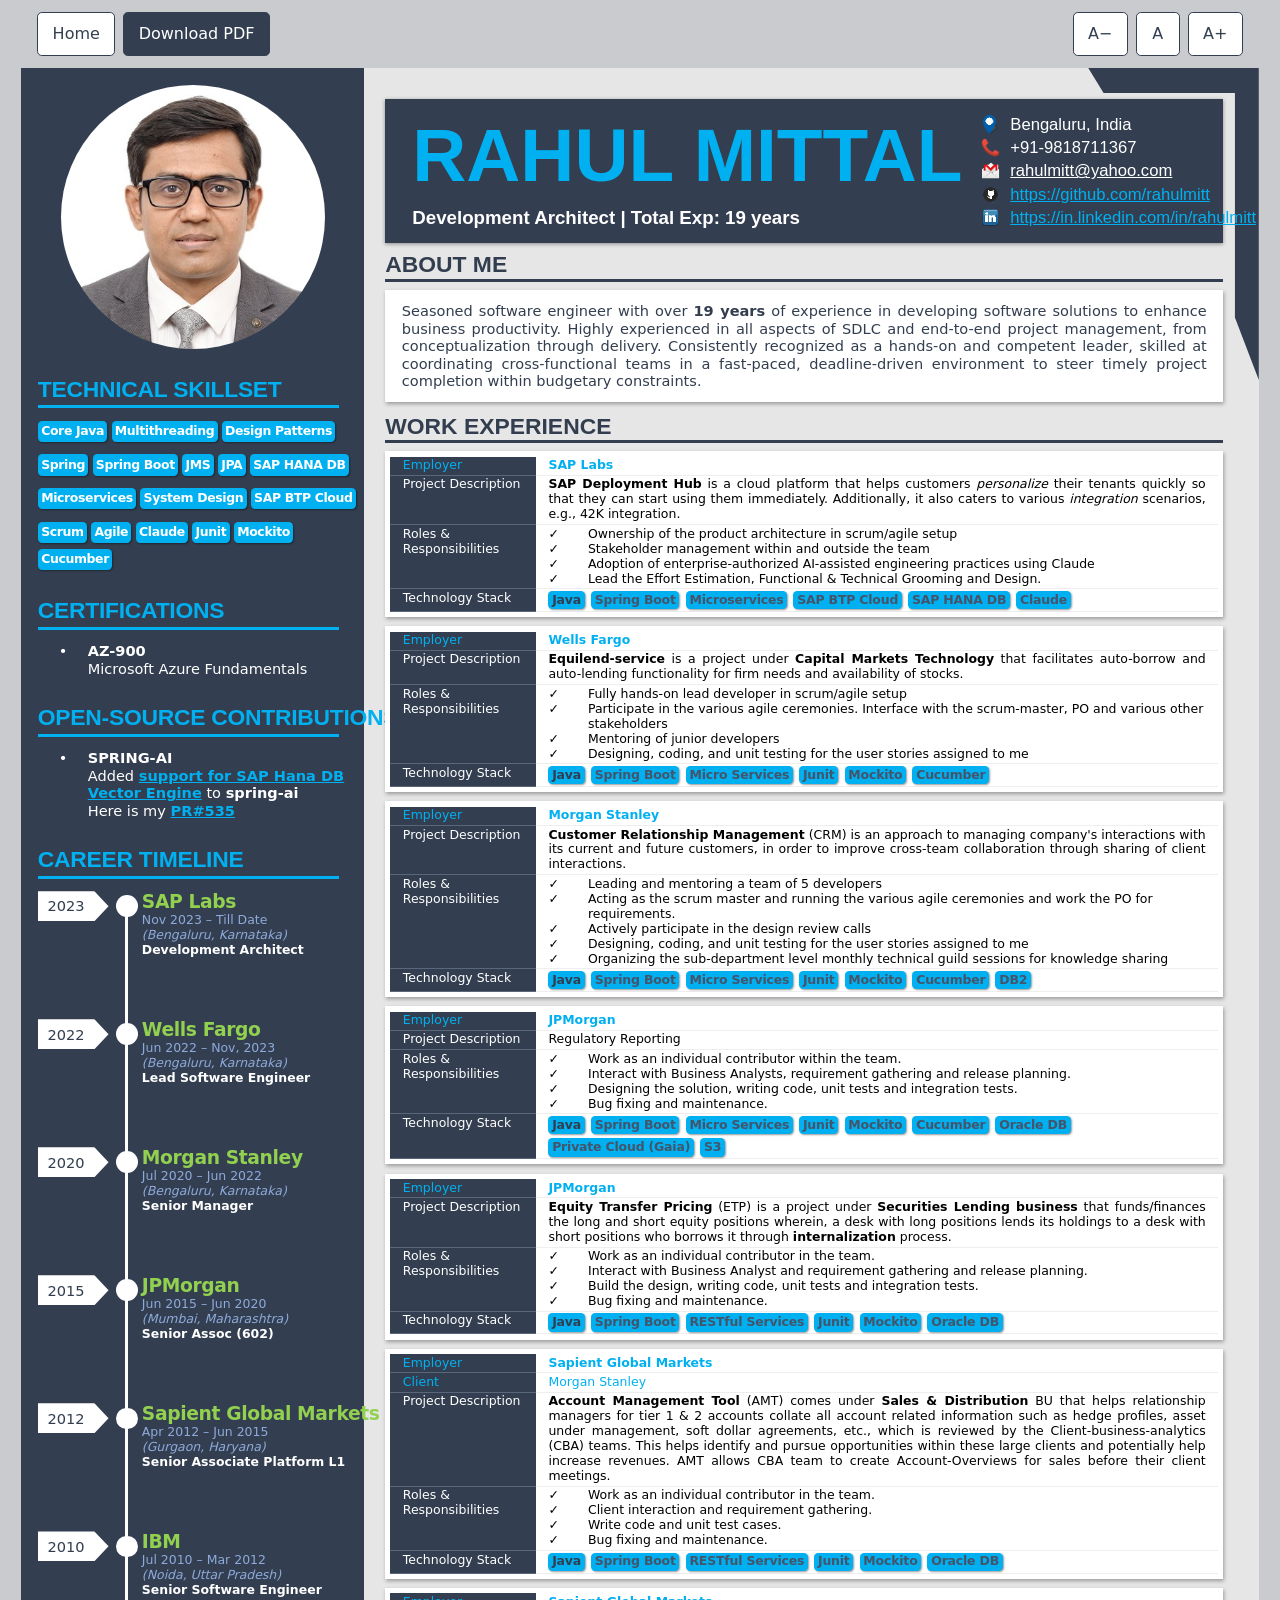
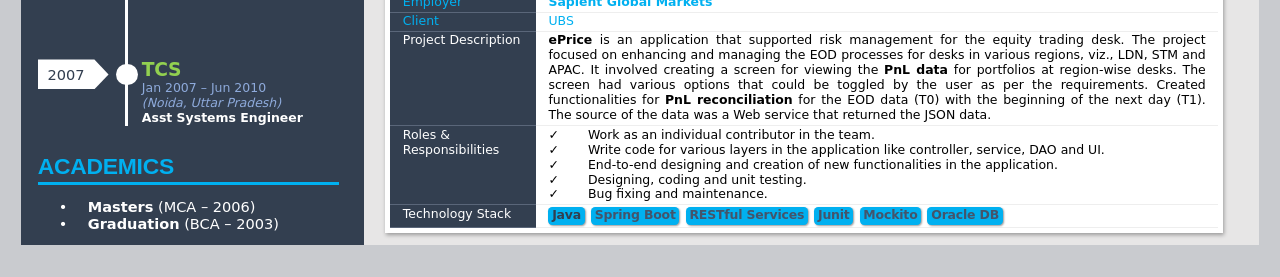
==== cv/index.html @ 37cbcc2b "added CV" ====
<!doctype html>
<html lang="en">
<head>
<meta charset="utf-8">
<meta name="viewport" content="width=device-width, initial-scale=1">
<title>CV – Rahul Mittal</title>
<meta name="description" content="CV of Rahul Mittal, Development Architect with 19 years of experience.">
<meta name="career-start" content="2007-01"> <!-- build-pdf.ps1 computes the years of experience from this -->
<link rel="canonical" href="https://rahulmittal.org/cv/">
<meta property="og:title" content="CV – Rahul Mittal">
<meta property="og:description" content="Development Architect with 19 years of experience.">
<meta property="og:type" content="profile">
<meta property="og:url" content="https://rahulmittal.org/cv/">
<link rel="icon" href="data:,">
<style>
  /* 1u = 1pt of the original A4 design. Screen enlarges it; print uses it as is. */
  :root { --u: .13rem; --navy:#333f50; --ink:#323e4f; --blue:#00b0f0; --green:#92d050; --peri:#8eaadb; --grey:#e7e6e6; color-scheme: light; }
  * { box-sizing:border-box; }
  body { margin:0; background:#c9cbcf; color:#000; font:calc(6*var(--u))/1.2 Tahoma,Verdana,"DejaVu Sans",sans-serif; container-type:inline-size; overflow-wrap:break-word; }
  ul,ol,dl,dd,p,h1,h2 { margin:0; padding:0; } ul,ol { list-style:none; } a { color:inherit; }
  .bar { max-width:calc(595*var(--u)); margin:0 auto; padding:.75rem 1rem; display:flex; flex-wrap:wrap; gap:.5rem 1rem; align-items:center; justify-content:space-between; font-size:1rem; }
  .bar div { display:flex; flex-wrap:wrap; gap:.5rem; } [hidden] { display:none !important; }
  .bar a,.bar button { min-height:2.75rem; min-width:2.75rem; padding:.4rem .9rem; display:inline-flex; align-items:center; justify-content:center; font:inherit; border:1px solid var(--navy); border-radius:.3rem; background:#fff; color:var(--navy); text-decoration:none; cursor:pointer; }
  .bar .pdf { background:var(--navy); color:#fff; } .bar button:disabled { opacity:.45; cursor:default; }
  a:focus-visible,button:focus-visible { outline:3px solid #b35c00; outline-offset:2px; }
  .sheet { position:relative; display:grid; grid-template-columns:minmax(0,165fr) minmax(0,430fr); grid-template-rows:auto 1fr; max-width:calc(595*var(--u)); margin:0 auto 2rem; background:var(--grey); -webkit-print-color-adjust:exact; print-color-adjust:exact; }
  h2 { font:bold calc(11*var(--u))/1.2 Calibri,Carlito,sans-serif; text-transform:uppercase; }
  aside { grid-row:1/3; grid-column:1; background:var(--navy); color:#fff; padding:calc(8*var(--u)) calc(8*var(--u)) calc(6*var(--u)); display:flex; flex-direction:column; gap:calc(13*var(--u)); font-size:calc(7*var(--u)); }
  .photo { width:calc(127*var(--u)); height:calc(127*var(--u)); border-radius:50%; align-self:center; object-fit:cover; }
  aside h2 { white-space:nowrap; color:var(--blue); border-bottom:calc(1.8*var(--u)) solid var(--blue); padding-bottom:calc(1*var(--u)); margin-bottom:calc(6*var(--u)); width:calc(145*var(--u)); max-width:100%; letter-spacing:-.012em; }
  aside .chips { gap:calc(3*var(--u)) calc(2*var(--u)); margin-right:calc(-6*var(--u)); } aside .chips li { color:#fff; padding:calc(1.5*var(--u)) calc(1.6*var(--u)); letter-spacing:-.03em; } aside .chips .brk { flex-basis:100%; height:0; padding:0; box-shadow:none; background:none; margin-top:calc(-3*var(--u)); }
  .dots { padding-left:calc(24*var(--u)); } .dots>li { position:relative; } .dots>li::before { content:"•"; position:absolute; left:calc(-14*var(--u)); }
  .dots a { color:var(--blue); font-weight:bold; }
  .time { flex:1; display:flex; flex-direction:column; } .tl { flex:1; display:flex; flex-direction:column; justify-content:space-between; gap:calc(10*var(--u)); position:relative; }
  .tl::before { content:""; position:absolute; left:calc(42*var(--u)); top:calc(5*var(--u)); bottom:0; width:calc(1.5*var(--u)); background:#fff; }
  .tl li { display:grid; grid-template-columns:calc(34*var(--u)) 1fr; gap:calc(16*var(--u)); position:relative; align-items:start; }
  .tl li::before { content:""; position:absolute; left:calc(37.5*var(--u)); top:calc(2*var(--u)); width:calc(10.5*var(--u)); height:calc(10.5*var(--u)); border-radius:50%; background:#fff; }
  .yr { background:#fff; color:var(--ink); padding:calc(3*var(--u)) calc(7*var(--u)) calc(3*var(--u)) 0; text-align:center; clip-path:polygon(0 0,80% 0,100% 50%,80% 100%,0 100%); }
  .tl div>* { display:block; font-size:calc(6*var(--u)); } .tl div>b { color:var(--green); font-size:calc(9*var(--u)); line-height:1.15; white-space:nowrap; letter-spacing:-.02em; } .tl span:not(.yr),.tl i { color:var(--peri); }
  header { grid-column:2; margin:calc(15*var(--u)) calc(17*var(--u)) 0 calc(10*var(--u)); background:var(--navy); color:#fff; padding:calc(6*var(--u)) calc(6*var(--u)) calc(6*var(--u)) calc(13*var(--u)); min-height:calc(66*var(--u)); display:flex; justify-content:space-between; gap:calc(8*var(--u)); position:relative; box-shadow:0 1px 4px #0006; }
  .sheet::after { content:""; position:absolute; right:0; top:0; width:calc(82*var(--u)); height:calc(150*var(--u)); background:var(--navy); clip-path:polygon(0 0,100% 0,100% 100%,86% 80%,86% 8%,9% 8%); }
  header,main { z-index:1; }
  h1 { font:bold calc(36*var(--u))/1.15 Calibri,Carlito,sans-serif; color:var(--blue); white-space:nowrap; }
  header p { font:bold calc(9*var(--u))/1.3 Calibri,Carlito,sans-serif; margin-top:calc(4*var(--u)); }
  .contact { font:calc(8*var(--u))/1.4 Calibri,Carlito,sans-serif; align-self:center; } .contact li { display:flex; gap:calc(4*var(--u)); align-items:center; } .contact img { width:calc(11*var(--u)); height:calc(9*var(--u)); object-fit:contain; flex:none; } .contact a { color:var(--blue); } .contact .w { color:#fff; text-decoration:none; } .contact .u { text-decoration:underline; }
  main { grid-column:2; padding:calc(4*var(--u)) calc(17*var(--u)) calc(6*var(--u)) calc(10*var(--u)); }
  main h2 { color:var(--ink); border-bottom:calc(1.8*var(--u)) solid var(--navy); margin-bottom:calc(4*var(--u)); }
  .about { background:#fff; padding:calc(6*var(--u)) calc(8*var(--u)); font-size:calc(7*var(--u)); text-align:justify; color:var(--ink); margin-bottom:calc(5*var(--u)); box-shadow:1px 2px 4px #0005; }
  .job { background:#fff; padding:calc(2.5*var(--u)); margin-bottom:calc(4.5*var(--u)); box-shadow:1px 2px 4px #0005; } .job:last-child { margin-bottom:0; }
  .row { display:grid; grid-template-columns:calc(70*var(--u)) 1fr; } .row dt { background:var(--navy); color:#fff; padding:calc(.8*var(--u)) calc(6*var(--u)); border-bottom:1px solid #5a6679; } .row dd { padding:calc(.8*var(--u)) calc(6*var(--u)); border-bottom:1px solid #eee; text-align:justify; min-width:0; }
  .hl dt,.hl dd { color:var(--blue); }
  .ticks li { padding-left:calc(19*var(--u)); position:relative; text-align:left; } .ticks li::before { content:"✓"; position:absolute; left:0; }
  .chips { display:flex; flex-wrap:wrap; gap:calc(2*var(--u)) calc(3*var(--u)); } .chips li { background:var(--blue); color:#44546a; font-weight:bold; font-size:calc(6*var(--u)); border-radius:calc(2*var(--u)); padding:calc(.8*var(--u)) calc(1.8*var(--u)); box-shadow:1px 1px 2px #0006; letter-spacing:-.015em; } .job .chips li:first-child { color:var(--ink); }
  .sr-only { position:absolute; width:1px; height:1px; overflow:hidden; clip-path:inset(50%); white-space:nowrap; }
  @media screen {
    @container (max-width: 77rem) {
      .sheet { --u:.146rem; display:block; max-width:60rem; font-size:calc(6*var(--u)); } .contact, .contact li, .contact a, header>div { min-width:0; overflow-wrap:anywhere; }
      .photo { max-width:100%; height:auto; aspect-ratio:1; } aside .chips { margin-right:0; } aside .brk { display:none; } aside h2 { white-space:normal; } .dots { padding-left:1.25rem; } .dots>li::before { left:-1.1rem; } .chips li { max-width:100%; } .sheet::after { display:none; } header { margin:0; flex-wrap:wrap; box-shadow:none; } h1 { font-size:min(4.5rem,11cqw); white-space:normal; } main { padding:1rem; } .tl { gap:1.25rem; }
    }
    @container (max-width: 34rem) { .tl li { grid-template-columns:calc(34*var(--u)) minmax(0,1fr); } .row { grid-template-columns:1fr; } .row dd { text-align:left; padding-bottom:.6rem; } .about { text-align:left; } .tl div>b { white-space:normal; } }
  }
  @page { size:A4; margin:0; }
  @media print { :root { --u:1pt; font-size:100% !important; } body { background:none; container-type:normal; } .bar { display:none; } main { display:flex; flex-direction:column; justify-content:space-between; } .sheet { width:210mm; height:296.5mm; max-width:none; margin:0; overflow:hidden; } }
</style>
<script>
  // F6.4: apply the saved size before the page is drawn.
  var SIZES = [87.5, 100, 112.5, 125, 150], size = 100;
  try { var s = parseFloat(localStorage.getItem("fontSize")); if (SIZES.indexOf(s) >= 0) size = s; } catch (e) {}
  document.documentElement.style.fontSize = size + "%";
</script>
</head>
<body>
<nav class="bar" aria-label="Page">
  <div><a href="../">Home</a><a class="pdf" href="CV_Rahul_Mittal_19yrs_java.pdf" download>Download PDF</a></div>
  <div id="sizes" role="group" aria-label="Font size" hidden>
    <button type="button" id="smaller" aria-label="Decrease font size">A−</button><button type="button" id="reset" aria-label="Reset font size">A</button><button type="button" id="larger" aria-label="Increase font size">A+</button>
  </div>
  <span id="status" class="sr-only" role="status"></span>
</nav>
<div class="sheet">
<header>
  <div><h1>RAHUL MITTAL</h1><p>Development Architect | Total Exp: 19 years</p></div>
  <ul class="contact">
    <li><img alt="" src="[data-uri]">Bengaluru, India</li>
    <li><img alt="" src="[data-uri]"><a class="w" href="tel:+919818711367">+91-9818711367</a></li>
    <li><img alt="" src="[data-uri]"><a class="w u" href="mailto:rahulmitt@yahoo.com">rahulmitt@yahoo.com</a></li>
    <li><img alt="" src="[data-uri]"><a href="https://github.com/rahulmitt">https://github.com/rahulmitt</a></li>
    <li><img alt="" src="[data-uri]"><a href="https://in.linkedin.com/in/rahulmitt">https://in.linkedin.com/in/rahulmitt</a></li>
  </ul>
</header>
<main>
  <h2>About me</h2>
  <p class="about">Seasoned software engineer with over <b>19 years</b> of experience in developing software solutions to enhance business productivity. Highly experienced in all aspects of SDLC and end-to-end project management, from conceptualization through delivery. Consistently recognized as a hands-on and competent leader, skilled at coordinating cross-functional teams in a fast-paced, deadline-driven environment to steer timely project completion within budgetary constraints.</p>
  <h2>Work experience</h2>
  <dl class="job">
    <div class="row hl"><dt>Employer</dt><dd><b>SAP Labs</b></dd></div>
    <div class="row"><dt>Project Description</dt><dd><b>SAP Deployment Hub</b> is a cloud platform that helps customers <i>personalize</i> their tenants quickly so that they can start using them immediately. Additionally, it also caters to various <i>integration</i> scenarios, e.g., 42K integration.</dd></div>
    <div class="row"><dt>Roles &amp; Responsibilities</dt><dd><ul class="ticks"><li>Ownership of the product architecture in scrum/agile setup</li><li>Stakeholder management within and outside the team</li><li>Adoption of enterprise-authorized AI-assisted engineering practices using Claude</li><li>Lead the Effort Estimation, Functional &amp; Technical Grooming and Design.</li></ul></dd></div>
    <div class="row"><dt>Technology Stack</dt><dd><ul class="chips"><li>Java</li><li>Spring Boot</li><li>Microservices</li><li>SAP BTP Cloud</li><li>SAP HANA DB</li><li>Claude</li></ul></dd></div>
  </dl>
  <dl class="job">
    <div class="row hl"><dt>Employer</dt><dd><b>Wells Fargo</b></dd></div>
    <div class="row"><dt>Project Description</dt><dd><b>Equilend-service</b> is a project under <b>Capital Markets Technology</b> that facilitates auto-borrow and auto-lending functionality for firm needs and availability of stocks.</dd></div>
    <div class="row"><dt>Roles &amp; Responsibilities</dt><dd><ul class="ticks"><li>Fully hands-on lead developer in scrum/agile setup</li><li>Participate in the various agile ceremonies. Interface with the scrum-master, PO and various other stakeholders</li><li>Mentoring of junior developers</li><li>Designing, coding, and unit testing for the user stories assigned to me</li></ul></dd></div>
    <div class="row"><dt>Technology Stack</dt><dd><ul class="chips"><li>Java</li><li>Spring Boot</li><li>Micro Services</li><li>Junit</li><li>Mockito</li><li>Cucumber</li></ul></dd></div>
  </dl>
  <dl class="job">
    <div class="row hl"><dt>Employer</dt><dd><b>Morgan Stanley</b></dd></div>
    <div class="row"><dt>Project Description</dt><dd><b>Customer Relationship Management</b> (CRM) is an approach to managing company's interactions with its current and future customers, in order to improve cross-team collaboration through sharing of client interactions.</dd></div>
    <div class="row"><dt>Roles &amp; Responsibilities</dt><dd><ul class="ticks"><li>Leading and mentoring a team of 5 developers</li><li>Acting as the scrum master and running the various agile ceremonies and work the PO for requirements.</li><li>Actively participate in the design review calls</li><li>Designing, coding, and unit testing for the user stories assigned to me</li><li>Organizing the sub-department level monthly technical guild sessions for knowledge sharing</li></ul></dd></div>
    <div class="row"><dt>Technology Stack</dt><dd><ul class="chips"><li>Java</li><li>Spring Boot</li><li>Micro Services</li><li>Junit</li><li>Mockito</li><li>Cucumber</li><li>DB2</li></ul></dd></div>
  </dl>
  <dl class="job">
    <div class="row hl"><dt>Employer</dt><dd><b>JPMorgan</b></dd></div>
    <div class="row"><dt>Project Description</dt><dd>Regulatory Reporting</dd></div>
    <div class="row"><dt>Roles &amp; Responsibilities</dt><dd><ul class="ticks"><li>Work as an individual contributor within the team.</li><li>Interact with Business Analysts, requirement gathering and release planning.</li><li>Designing the solution, writing code, unit tests and integration tests.</li><li>Bug fixing and maintenance.</li></ul></dd></div>
    <div class="row"><dt>Technology Stack</dt><dd><ul class="chips"><li>Java</li><li>Spring Boot</li><li>Micro Services</li><li>Junit</li><li>Mockito</li><li>Cucumber</li><li>Oracle DB</li><li>Private Cloud (Gaia)</li><li>S3</li></ul></dd></div>
  </dl>
  <dl class="job">
    <div class="row hl"><dt>Employer</dt><dd><b>JPMorgan</b></dd></div>
    <div class="row"><dt>Project Description</dt><dd><b>Equity Transfer Pricing</b> (ETP) is a project under <b>Securities Lending business</b> that funds/finances the long and short equity positions wherein, a desk with long positions lends its holdings to a desk with short positions who borrows it through <b>internalization</b> process.</dd></div>
    <div class="row"><dt>Roles &amp; Responsibilities</dt><dd><ul class="ticks"><li>Work as an individual contributor in the team.</li><li>Interact with Business Analyst and requirement gathering and release planning.</li><li>Build the design, writing code, unit tests and integration tests.</li><li>Bug fixing and maintenance.</li></ul></dd></div>
    <div class="row"><dt>Technology Stack</dt><dd><ul class="chips"><li>Java</li><li>Spring Boot</li><li>RESTful Services</li><li>Junit</li><li>Mockito</li><li>Oracle DB</li></ul></dd></div>
  </dl>
  <dl class="job">
    <div class="row hl"><dt>Employer</dt><dd><b>Sapient Global Markets</b></dd></div>
    <div class="row hl"><dt>Client</dt><dd>Morgan Stanley</dd></div>
    <div class="row"><dt>Project Description</dt><dd><b>Account Management Tool</b> (AMT) comes under <b>Sales &amp; Distribution</b> BU that helps relationship managers for tier 1 &amp; 2 accounts collate all account related information such as hedge profiles, asset under management, soft dollar agreements, etc., which is reviewed by the Client-business-analytics (CBA) teams. This helps identify and pursue opportunities within these large clients and potentially help increase revenues. AMT allows CBA team to create Account-Overviews for sales before their client meetings.</dd></div>
    <div class="row"><dt>Roles &amp; Responsibilities</dt><dd><ul class="ticks"><li>Work as an individual contributor in the team.</li><li>Client interaction and requirement gathering.</li><li>Write code and unit test cases.</li><li>Bug fixing and maintenance.</li></ul></dd></div>
    <div class="row"><dt>Technology Stack</dt><dd><ul class="chips"><li>Java</li><li>Spring Boot</li><li>RESTful Services</li><li>Junit</li><li>Mockito</li><li>Oracle DB</li></ul></dd></div>
  </dl>
  <dl class="job">
    <div class="row hl"><dt>Employer</dt><dd><b>Sapient Global Markets</b></dd></div>
    <div class="row hl"><dt>Client</dt><dd>UBS</dd></div>
    <div class="row"><dt>Project Description</dt><dd><b>ePrice</b> is an application that supported risk management for the equity trading desk. The project focused on enhancing and managing the EOD processes for desks in various regions, viz., LDN, STM and APAC. It involved creating a screen for viewing the <b>PnL data</b> for portfolios at region-wise desks. The screen had various options that could be toggled by the user as per the requirements. Created functionalities for <b>PnL reconciliation</b> for the EOD data (T0) with the beginning of the next day (T1). The source of the data was a Web service that returned the JSON data.</dd></div>
    <div class="row"><dt>Roles &amp; Responsibilities</dt><dd><ul class="ticks"><li>Work as an individual contributor in the team.</li><li>Write code for various layers in the application like controller, service, DAO and UI.</li><li>End-to-end designing and creation of new functionalities in the application.</li><li>Designing, coding and unit testing.</li><li>Bug fixing and maintenance.</li></ul></dd></div>
    <div class="row"><dt>Technology Stack</dt><dd><ul class="chips"><li>Java</li><li>Spring Boot</li><li>RESTful Services</li><li>Junit</li><li>Mockito</li><li>Oracle DB</li></ul></dd></div>
  </dl>
</main>
<aside aria-label="Profile">
  <img class="photo" src="photo.jpg" alt="Rahul Mittal" width="387" height="387">
  <section><h2>Technical skillset</h2><ul class="chips"><li>Core Java</li><li>Multithreading</li><li>Design Patterns</li><li class="brk" aria-hidden="true"></li><li>Spring</li><li>Spring Boot</li><li>JMS</li><li>JPA</li><li>SAP HANA DB</li><li class="brk" aria-hidden="true"></li><li>Microservices</li><li>System Design</li><li>SAP BTP Cloud</li><li class="brk" aria-hidden="true"></li><li>Scrum</li><li>Agile</li><li>Claude</li><li>Junit</li><li>Mockito</li><li>Cucumber</li></ul></section>
  <section><h2>Certifications</h2><ul class="dots"><li><b>AZ-900</b><br>Microsoft Azure Fundamentals</li></ul></section>
  <section><h2>Open-source contributions</h2><ul class="dots"><li><b>SPRING-AI</b><br>Added <a href="https://docs.spring.io/spring-ai/reference/api/vectordbs/hana.html">support for SAP Hana DB Vector Engine</a> to <b>spring-ai</b><br>Here is my <a href="https://github.com/spring-projects/spring-ai/pull/535">PR#535</a></li></ul></section>
  <section class="time"><h2>Career timeline</h2><ol class="tl">
    <li><span class="yr">2023</span><div><b>SAP Labs</b><span>Nov 2023 – Till Date</span><i>(Bengaluru, Karnataka)</i><strong>Development Architect</strong></div></li>
    <li><span class="yr">2022</span><div><b>Wells Fargo</b><span>Jun 2022 – Nov, 2023</span><i>(Bengaluru, Karnataka)</i><strong>Lead Software Engineer</strong></div></li>
    <li><span class="yr">2020</span><div><b>Morgan Stanley</b><span>Jul 2020 – Jun 2022</span><i>(Bengaluru, Karnataka)</i><strong>Senior Manager</strong></div></li>
    <li><span class="yr">2015</span><div><b>JPMorgan</b><span>Jun 2015 – Jun 2020</span><i>(Mumbai, Maharashtra)</i><strong>Senior Assoc (602)</strong></div></li>
    <li><span class="yr">2012</span><div><b>Sapient Global Markets</b><span>Apr 2012 – Jun 2015</span><i>(Gurgaon, Haryana)</i><strong>Senior Associate Platform L1</strong></div></li>
    <li><span class="yr">2010</span><div><b>IBM</b><span>Jul 2010 – Mar 2012</span><i>(Noida, Uttar Pradesh)</i><strong>Senior Software Engineer</strong></div></li>
    <li><span class="yr">2007</span><div><b>TCS</b><span>Jan 2007 – Jun 2010</span><i>(Noida, Uttar Pradesh)</i><strong>Asst Systems Engineer</strong></div></li>
  </ol></section>
  <section><h2>Academics</h2><ul class="dots"><li><b>Masters</b> (MCA – 2006)</li><li><b>Graduation</b> (BCA – 2003)</li></ul></section>
</aside>
</div>
<script>
  function el(id) { return document.getElementById(id); }
  function buttons() { el("smaller").disabled = size === SIZES[0]; el("larger").disabled = size === SIZES[SIZES.length - 1]; }
  function setSize(v) {
    size = v; document.documentElement.style.fontSize = size + "%";
    try { localStorage.setItem("fontSize", size); } catch (e) {}
    buttons(); el("status").textContent = "Font size " + size + "%";
  }
  function step(d) { var v = SIZES[SIZES.indexOf(size) + d]; if (v) setSize(v); }
  el("smaller").onclick = function () { step(-1); };
  el("larger").onclick = function () { step(1); };
  el("reset").onclick = function () { setSize(100); };
  buttons(); el("sizes").hidden = false;
</script>
</body>
</html>
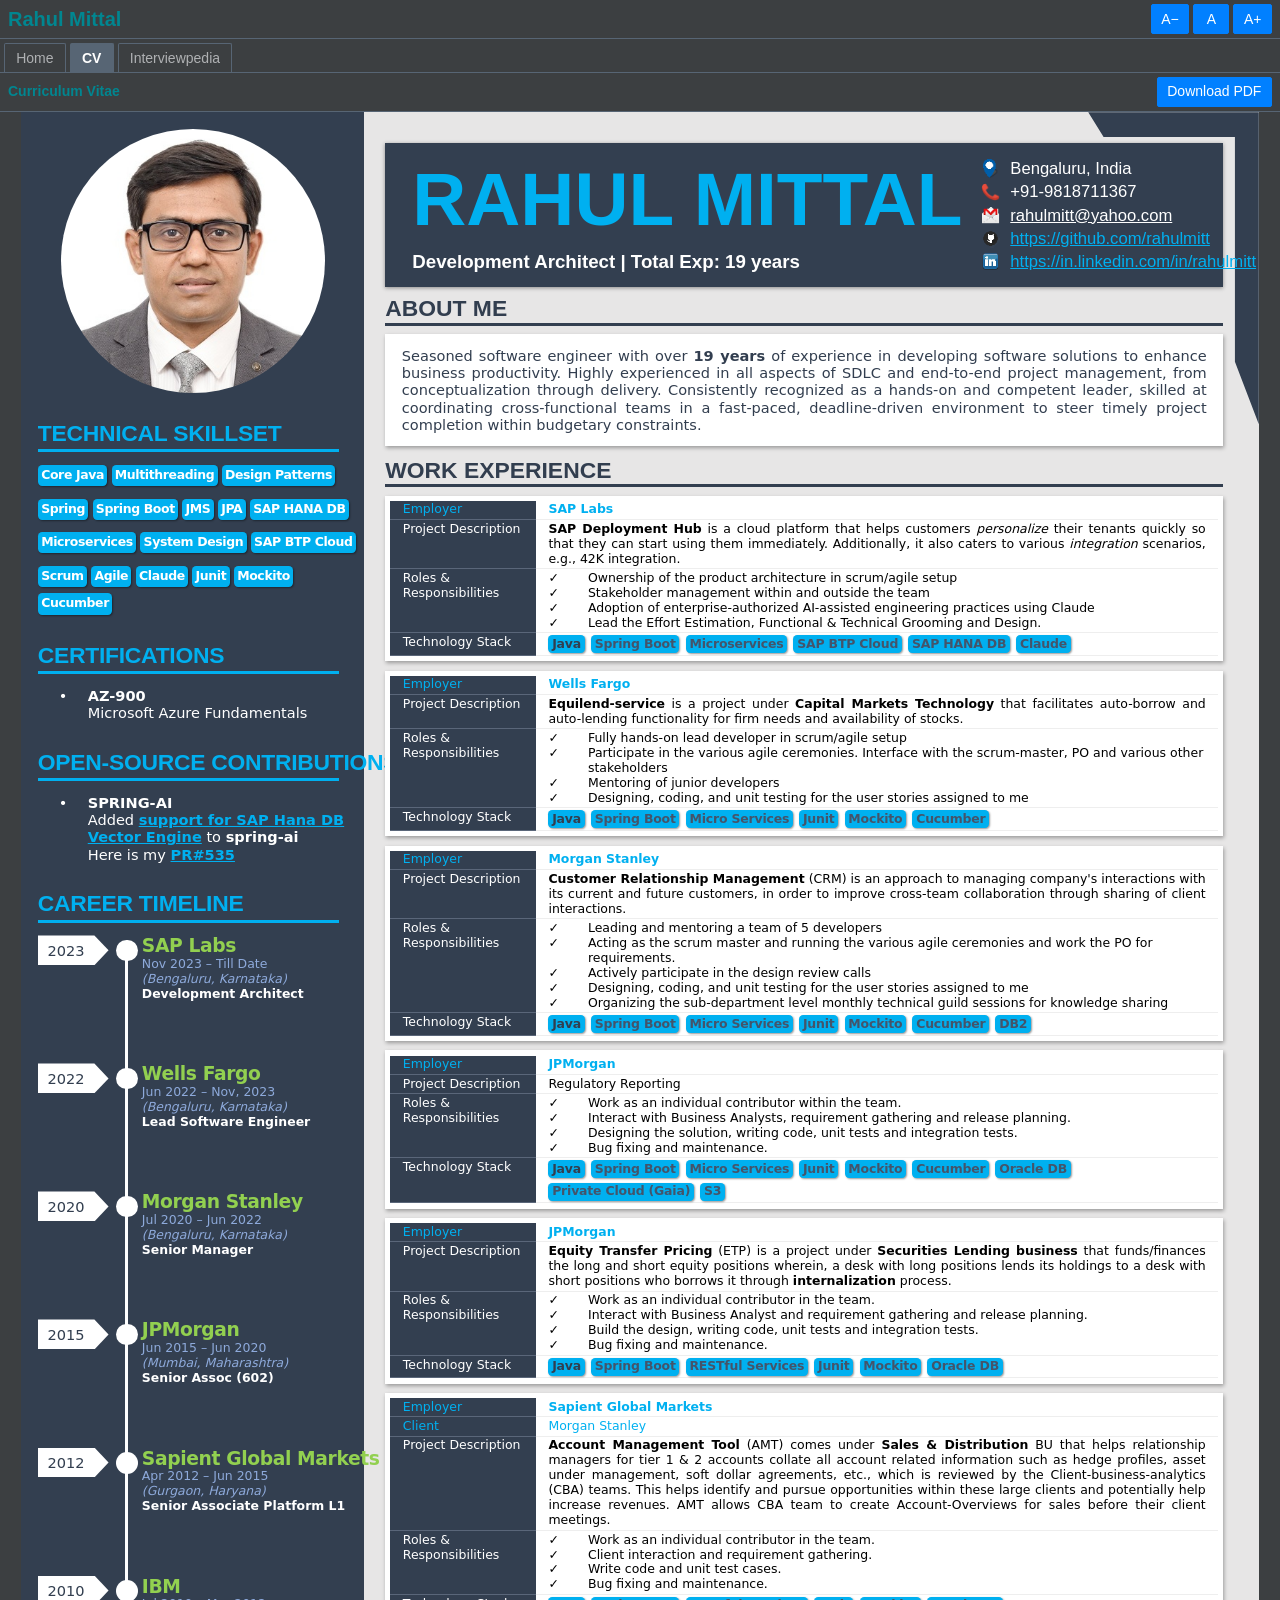
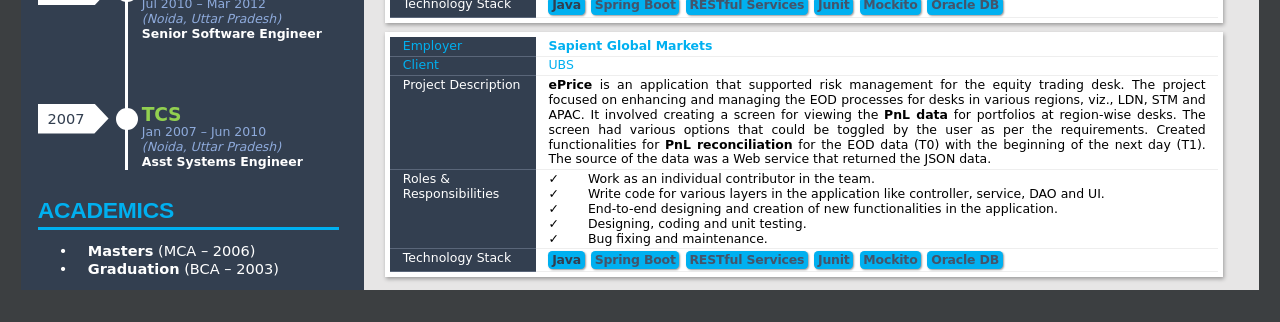
==== commit ee336f5e: "added CV" ====
--- a/cv/index.html
+++ b/cv/index.html
@@ -12,17 +12,14 @@
 <meta property="og:type" content="profile">
 <meta property="og:url" content="https://rahulmittal.org/cv/">
 <link rel="icon" href="data:,">
+<link rel="stylesheet" href="../site.css">
 <style>
   /* 1u = 1pt of the original A4 design. Screen enlarges it; print uses it as is. */
   :root { --u: .13rem; --navy:#333f50; --ink:#323e4f; --blue:#00b0f0; --green:#92d050; --peri:#8eaadb; --grey:#e7e6e6; color-scheme: light; }
   * { box-sizing:border-box; }
-  body { margin:0; background:#c9cbcf; color:#000; font:calc(6*var(--u))/1.2 Tahoma,Verdana,"DejaVu Sans",sans-serif; container-type:inline-size; overflow-wrap:break-word; }
+  body { margin:0; color:#000; font:calc(6*var(--u))/1.2 Tahoma,Verdana,"DejaVu Sans",sans-serif; container-type:inline-size; overflow-wrap:break-word; }
   ul,ol,dl,dd,p,h1,h2 { margin:0; padding:0; } ul,ol { list-style:none; } a { color:inherit; }
-  .bar { max-width:calc(595*var(--u)); margin:0 auto; padding:.75rem 1rem; display:flex; flex-wrap:wrap; gap:.5rem 1rem; align-items:center; justify-content:space-between; font-size:1rem; }
-  .bar div { display:flex; flex-wrap:wrap; gap:.5rem; } [hidden] { display:none !important; }
-  .bar a,.bar button { min-height:2.75rem; min-width:2.75rem; padding:.4rem .9rem; display:inline-flex; align-items:center; justify-content:center; font:inherit; border:1px solid var(--navy); border-radius:.3rem; background:#fff; color:var(--navy); text-decoration:none; cursor:pointer; }
-  .bar .pdf { background:var(--navy); color:#fff; } .bar button:disabled { opacity:.45; cursor:default; }
-  a:focus-visible,button:focus-visible { outline:3px solid #b35c00; outline-offset:2px; }
+  .sheet a:focus-visible { outline:3px solid #b35c00; outline-offset:2px; }
   .sheet { position:relative; display:grid; grid-template-columns:minmax(0,165fr) minmax(0,430fr); grid-template-rows:auto 1fr; max-width:calc(595*var(--u)); margin:0 auto 2rem; background:var(--grey); -webkit-print-color-adjust:exact; print-color-adjust:exact; }
   h2 { font:bold calc(11*var(--u))/1.2 Calibri,Carlito,sans-serif; text-transform:uppercase; }
   aside { grid-row:1/3; grid-column:1; background:var(--navy); color:#fff; padding:calc(8*var(--u)) calc(8*var(--u)) calc(6*var(--u)); display:flex; flex-direction:column; gap:calc(13*var(--u)); font-size:calc(7*var(--u)); }
@@ -51,7 +48,6 @@
   .hl dt,.hl dd { color:var(--blue); }
   .ticks li { padding-left:calc(19*var(--u)); position:relative; text-align:left; } .ticks li::before { content:"✓"; position:absolute; left:0; }
   .chips { display:flex; flex-wrap:wrap; gap:calc(2*var(--u)) calc(3*var(--u)); } .chips li { background:var(--blue); color:#44546a; font-weight:bold; font-size:calc(6*var(--u)); border-radius:calc(2*var(--u)); padding:calc(.8*var(--u)) calc(1.8*var(--u)); box-shadow:1px 1px 2px #0006; letter-spacing:-.015em; } .job .chips li:first-child { color:var(--ink); }
-  .sr-only { position:absolute; width:1px; height:1px; overflow:hidden; clip-path:inset(50%); white-space:nowrap; }
   @media screen {
     @container (max-width: 77rem) {
       .sheet { --u:.146rem; display:block; max-width:60rem; font-size:calc(6*var(--u)); } .contact, .contact li, .contact a, header>div { min-width:0; overflow-wrap:anywhere; }
@@ -60,7 +56,7 @@
     @container (max-width: 34rem) { .tl li { grid-template-columns:calc(34*var(--u)) minmax(0,1fr); } .row { grid-template-columns:1fr; } .row dd { text-align:left; padding-bottom:.6rem; } .about { text-align:left; } .tl div>b { white-space:normal; } }
   }
   @page { size:A4; margin:0; }
-  @media print { :root { --u:1pt; font-size:100% !important; } body { background:none; container-type:normal; } .bar { display:none; } main { display:flex; flex-direction:column; justify-content:space-between; } .sheet { width:210mm; height:296.5mm; max-width:none; margin:0; overflow:hidden; } }
+  @media print { :root { --u:1pt; font-size:100% !important; } body { background:none; container-type:normal; } main { display:flex; flex-direction:column; justify-content:space-between; } .sheet { width:210mm; height:296.5mm; max-width:none; margin:0; overflow:hidden; } }
 </style>
 <script>
   // F6.4: apply the saved size before the page is drawn.
@@ -70,12 +66,20 @@
 </script>
 </head>
 <body>
-<nav class="bar" aria-label="Page">
-  <div><a href="../">Home</a><a class="pdf" href="CV_Rahul_Mittal_19yrs_java.pdf" download>Download PDF</a></div>
-  <div id="sizes" role="group" aria-label="Font size" hidden>
-    <button type="button" id="smaller" aria-label="Decrease font size">A−</button><button type="button" id="reset" aria-label="Reset font size">A</button><button type="button" id="larger" aria-label="Increase font size">A+</button>
+<nav class="site" aria-label="Main">
+  <div class="site-head">
+    <a class="brand" href="../">Rahul Mittal</a>
+    <div class="sizes" id="sizes" role="group" aria-label="Font size" hidden>
+      <button type="button" id="smaller" aria-label="Decrease font size">A−</button><button type="button" id="reset" aria-label="Reset font size">A</button><button type="button" id="larger" aria-label="Increase font size">A+</button>
+    </div>
+    <span id="status" class="sr-only" role="status"></span>
   </div>
-  <span id="status" class="sr-only" role="status"></span>
+  <ul class="tabs">
+    <li><a href="../">Home</a></li>
+    <li><a href="./" aria-current="page">CV</a></li>
+    <li><a href="https://interviewpedia.rahulmittal.org/">Interviewpedia</a></li>
+  </ul>
+  <div class="panel-head"><span>Curriculum Vitae</span><a class="btn" href="CV_Rahul_Mittal_19yrs_java.pdf" download>Download PDF</a></div>
 </nav>
 <div class="sheet">
 <header>
@@ -84,8 +88,8 @@
     <li><img alt="" src="[data-uri]">Bengaluru, India</li>
     <li><img alt="" src="[data-uri]"><a class="w" href="tel:+919818711367">+91-9818711367</a></li>
     <li><img alt="" src="[data-uri]"><a class="w u" href="mailto:rahulmitt@yahoo.com">rahulmitt@yahoo.com</a></li>
-    <li><img alt="" src="[data-uri]"><a href="https://github.com/rahulmitt">https://github.com/rahulmitt</a></li>
-    <li><img alt="" src="[data-uri]"><a href="https://in.linkedin.com/in/rahulmitt">https://in.linkedin.com/in/rahulmitt</a></li>
+    <li><img alt="" src="[data-uri]"><a target="_blank" rel="noopener" href="https://github.com/rahulmitt">https://github.com/rahulmitt</a></li>
+    <li><img alt="" src="[data-uri]"><a target="_blank" rel="noopener" href="https://in.linkedin.com/in/rahulmitt">https://in.linkedin.com/in/rahulmitt</a></li>
   </ul>
 </header>
 <main>
@@ -141,7 +145,7 @@
   <img class="photo" src="photo.jpg" alt="Rahul Mittal" width="387" height="387">
   <section><h2>Technical skillset</h2><ul class="chips"><li>Core Java</li><li>Multithreading</li><li>Design Patterns</li><li class="brk" aria-hidden="true"></li><li>Spring</li><li>Spring Boot</li><li>JMS</li><li>JPA</li><li>SAP HANA DB</li><li class="brk" aria-hidden="true"></li><li>Microservices</li><li>System Design</li><li>SAP BTP Cloud</li><li class="brk" aria-hidden="true"></li><li>Scrum</li><li>Agile</li><li>Claude</li><li>Junit</li><li>Mockito</li><li>Cucumber</li></ul></section>
   <section><h2>Certifications</h2><ul class="dots"><li><b>AZ-900</b><br>Microsoft Azure Fundamentals</li></ul></section>
-  <section><h2>Open-source contributions</h2><ul class="dots"><li><b>SPRING-AI</b><br>Added <a href="https://docs.spring.io/spring-ai/reference/api/vectordbs/hana.html">support for SAP Hana DB Vector Engine</a> to <b>spring-ai</b><br>Here is my <a href="https://github.com/spring-projects/spring-ai/pull/535">PR#535</a></li></ul></section>
+  <section><h2>Open-source contributions</h2><ul class="dots"><li><b>SPRING-AI</b><br>Added <a target="_blank" rel="noopener" href="https://docs.spring.io/spring-ai/reference/api/vectordbs/hana.html">support for SAP Hana DB Vector Engine</a> to <b>spring-ai</b><br>Here is my <a target="_blank" rel="noopener" href="https://github.com/spring-projects/spring-ai/pull/535">PR#535</a></li></ul></section>
   <section class="time"><h2>Career timeline</h2><ol class="tl">
     <li><span class="yr">2023</span><div><b>SAP Labs</b><span>Nov 2023 – Till Date</span><i>(Bengaluru, Karnataka)</i><strong>Development Architect</strong></div></li>
     <li><span class="yr">2022</span><div><b>Wells Fargo</b><span>Jun 2022 – Nov, 2023</span><i>(Bengaluru, Karnataka)</i><strong>Lead Software Engineer</strong></div></li>
--- a/site.css
+++ b/site.css
@@ -0,0 +1,26 @@
+/* Interviewpedia look, shared by all pages. Only classes are styled, so the CV sheet isn't affected. */
+:root { --container: #3C3F41; --panel: #2B2B2B; --border: #576574; --highlighted: #0180FF; --text: #AFB1B3; --teal: #018690; --bold: #fff; }
+[hidden] { display: none !important; }
+@media screen {
+  html { scrollbar-color: #718093 #576574; }
+  body { background: var(--container); }
+}
+.site, .site * { box-sizing: border-box; }
+.site { font: .875rem/1.5 Tahoma, Helvetica, sans-serif; color: var(--text); }
+.site a { color: #8395a7; }
+.site-head { display: flex; flex-wrap: wrap; gap: .25rem 1rem; align-items: center; justify-content: space-between; padding: .25rem .5rem; }
+.site .brand { font-size: 1.25rem; font-weight: bold; color: var(--teal); text-decoration: none; }
+.sizes { display: flex; gap: .25rem; }
+.site button, .site .btn { display: inline-flex; align-items: center; justify-content: center; min-width: 2.25rem; min-height: 1.9rem; padding: 0 .6rem; font: inherit; color: #fff; background: var(--highlighted); border: 1px solid var(--highlighted); border-radius: 2px; text-decoration: none; cursor: pointer; }
+.site button:hover:enabled, .site .btn:hover { background: var(--container); color: #fff; border-color: #ccc; }
+.site button:disabled { opacity: .45; cursor: default; }
+.site a:focus-visible, .site button:focus-visible { outline: 2px solid #fff; outline-offset: 2px; }
+.tabs { display: flex; flex-wrap: wrap; gap: .25rem; margin: 0; padding: .25rem .25rem 0; list-style: none; border: solid var(--border); border-width: 1px 0; }
+.site .tabs a { display: block; padding: .2rem .7rem; border: 1px solid var(--border); border-bottom: 0; border-radius: 2px 2px 0 0; background: var(--container); color: var(--text); text-decoration: none; }
+.site .tabs a:hover { color: var(--bold); }
+.site .tabs a[aria-current] { background: var(--border); color: var(--bold); font-weight: bold; }
+.panel-head { display: flex; flex-wrap: wrap; gap: .25rem 1rem; align-items: center; justify-content: space-between; min-height: 2.4rem; padding: .25rem .5rem; border-bottom: 1px solid var(--border); color: var(--teal); font-size: .875rem; font-weight: bold; }
+.panel-head .btn { font-weight: normal; }
+.foot { padding: .4rem; text-align: center; font-size: .75rem; }
+.sr-only { position: absolute; width: 1px; height: 1px; overflow: hidden; clip-path: inset(50%); white-space: nowrap; }
+@media print { .site { display: none; } }
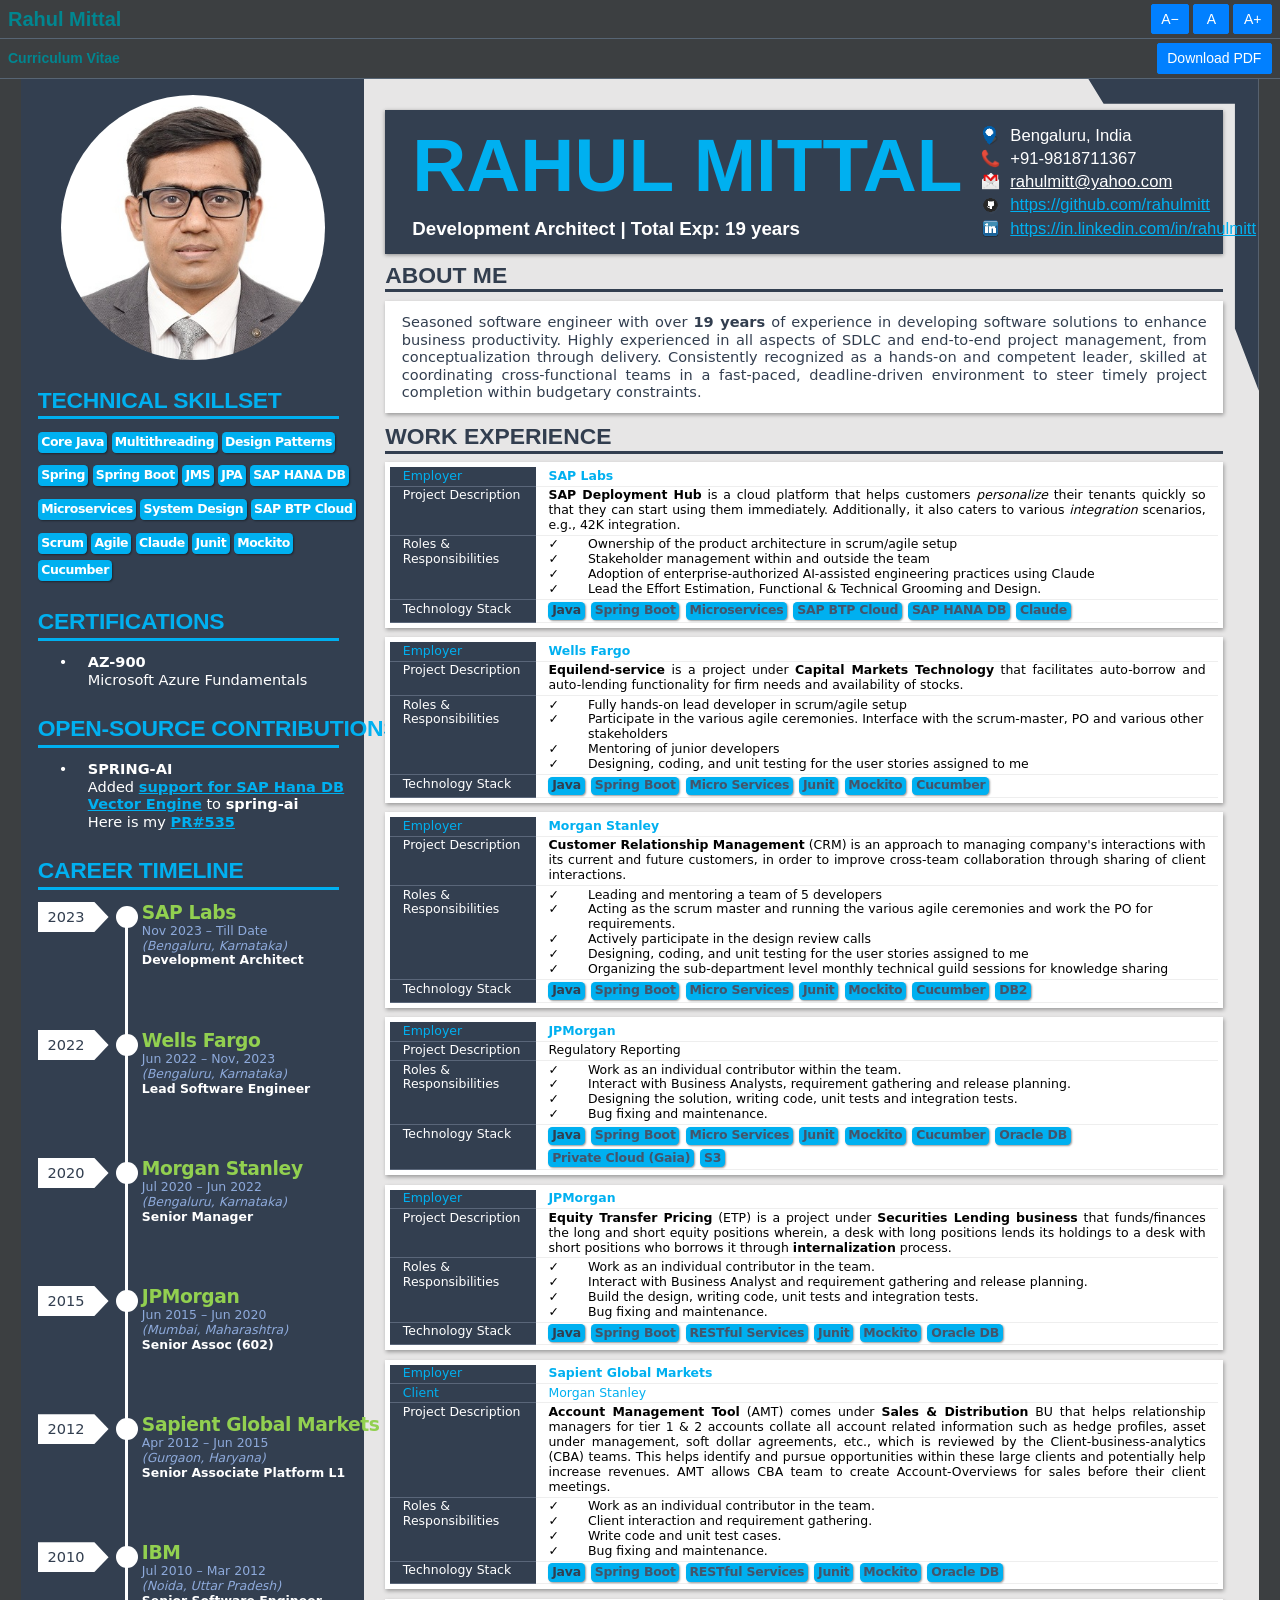
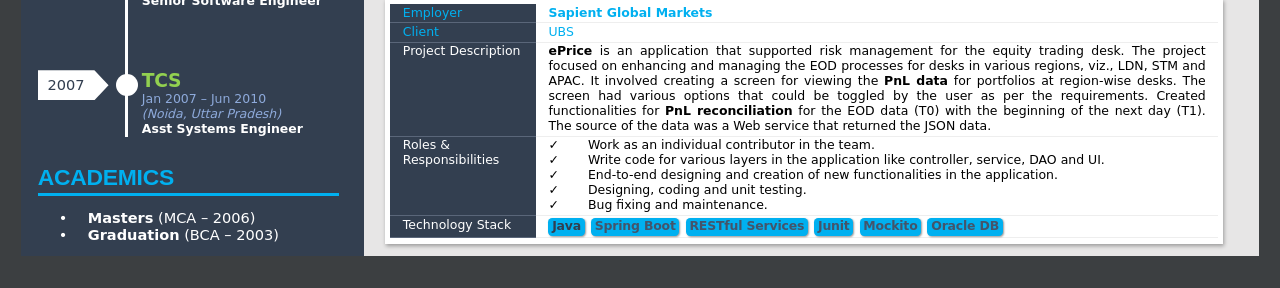
==== commit 0d80d346: "added CV" ====
--- a/cv/index.html
+++ b/cv/index.html
@@ -74,11 +74,6 @@
     </div>
     <span id="status" class="sr-only" role="status"></span>
   </div>
-  <ul class="tabs">
-    <li><a href="../">Home</a></li>
-    <li><a href="./" aria-current="page">CV</a></li>
-    <li><a href="https://interviewpedia.rahulmittal.org/">Interviewpedia</a></li>
-  </ul>
   <div class="panel-head"><span>Curriculum Vitae</span><a class="btn" href="CV_Rahul_Mittal_19yrs_java.pdf" download>Download PDF</a></div>
 </nav>
 <div class="sheet">
@@ -145,7 +140,7 @@
   <img class="photo" src="photo.jpg" alt="Rahul Mittal" width="387" height="387">
   <section><h2>Technical skillset</h2><ul class="chips"><li>Core Java</li><li>Multithreading</li><li>Design Patterns</li><li class="brk" aria-hidden="true"></li><li>Spring</li><li>Spring Boot</li><li>JMS</li><li>JPA</li><li>SAP HANA DB</li><li class="brk" aria-hidden="true"></li><li>Microservices</li><li>System Design</li><li>SAP BTP Cloud</li><li class="brk" aria-hidden="true"></li><li>Scrum</li><li>Agile</li><li>Claude</li><li>Junit</li><li>Mockito</li><li>Cucumber</li></ul></section>
   <section><h2>Certifications</h2><ul class="dots"><li><b>AZ-900</b><br>Microsoft Azure Fundamentals</li></ul></section>
-  <section><h2>Open-source contributions</h2><ul class="dots"><li><b>SPRING-AI</b><br>Added <a target="_blank" rel="noopener" href="https://docs.spring.io/spring-ai/reference/api/vectordbs/hana.html">support for SAP Hana DB Vector Engine</a> to <b>spring-ai</b><br>Here is my <a target="_blank" rel="noopener" href="https://github.com/spring-projects/spring-ai/pull/535">PR#535</a></li></ul></section>
+  <section><h2>Open-source contributions</h2><ul class="dots"><li><b>SPRING-AI</b><br>Added <a target="_blank" rel="noopener" href="https://docs.spring.io/spring-ai/reference/1.0/api/vectordbs/hana.html">support for SAP Hana DB Vector Engine</a> to <b>spring-ai</b><br>Here is my <a target="_blank" rel="noopener" href="https://github.com/spring-projects/spring-ai/pull/535">PR#535</a></li></ul></section>
   <section class="time"><h2>Career timeline</h2><ol class="tl">
     <li><span class="yr">2023</span><div><b>SAP Labs</b><span>Nov 2023 – Till Date</span><i>(Bengaluru, Karnataka)</i><strong>Development Architect</strong></div></li>
     <li><span class="yr">2022</span><div><b>Wells Fargo</b><span>Jun 2022 – Nov, 2023</span><i>(Bengaluru, Karnataka)</i><strong>Lead Software Engineer</strong></div></li>
--- a/site.css
+++ b/site.css
@@ -15,11 +15,7 @@
 .site button:hover:enabled, .site .btn:hover { background: var(--container); color: #fff; border-color: #ccc; }
 .site button:disabled { opacity: .45; cursor: default; }
 .site a:focus-visible, .site button:focus-visible { outline: 2px solid #fff; outline-offset: 2px; }
-.tabs { display: flex; flex-wrap: wrap; gap: .25rem; margin: 0; padding: .25rem .25rem 0; list-style: none; border: solid var(--border); border-width: 1px 0; }
-.site .tabs a { display: block; padding: .2rem .7rem; border: 1px solid var(--border); border-bottom: 0; border-radius: 2px 2px 0 0; background: var(--container); color: var(--text); text-decoration: none; }
-.site .tabs a:hover { color: var(--bold); }
-.site .tabs a[aria-current] { background: var(--border); color: var(--bold); font-weight: bold; }
-.panel-head { display: flex; flex-wrap: wrap; gap: .25rem 1rem; align-items: center; justify-content: space-between; min-height: 2.4rem; padding: .25rem .5rem; border-bottom: 1px solid var(--border); color: var(--teal); font-size: .875rem; font-weight: bold; }
+.panel-head { display: flex; flex-wrap: wrap; gap: .25rem 1rem; align-items: center; justify-content: space-between; min-height: 2.4rem; padding: .25rem .5rem; border: solid var(--border); border-width: 1px 0; color: var(--teal); font-size: .875rem; font-weight: bold; }
 .panel-head .btn { font-weight: normal; }
 .foot { padding: .4rem; text-align: center; font-size: .75rem; }
 .sr-only { position: absolute; width: 1px; height: 1px; overflow: hidden; clip-path: inset(50%); white-space: nowrap; }
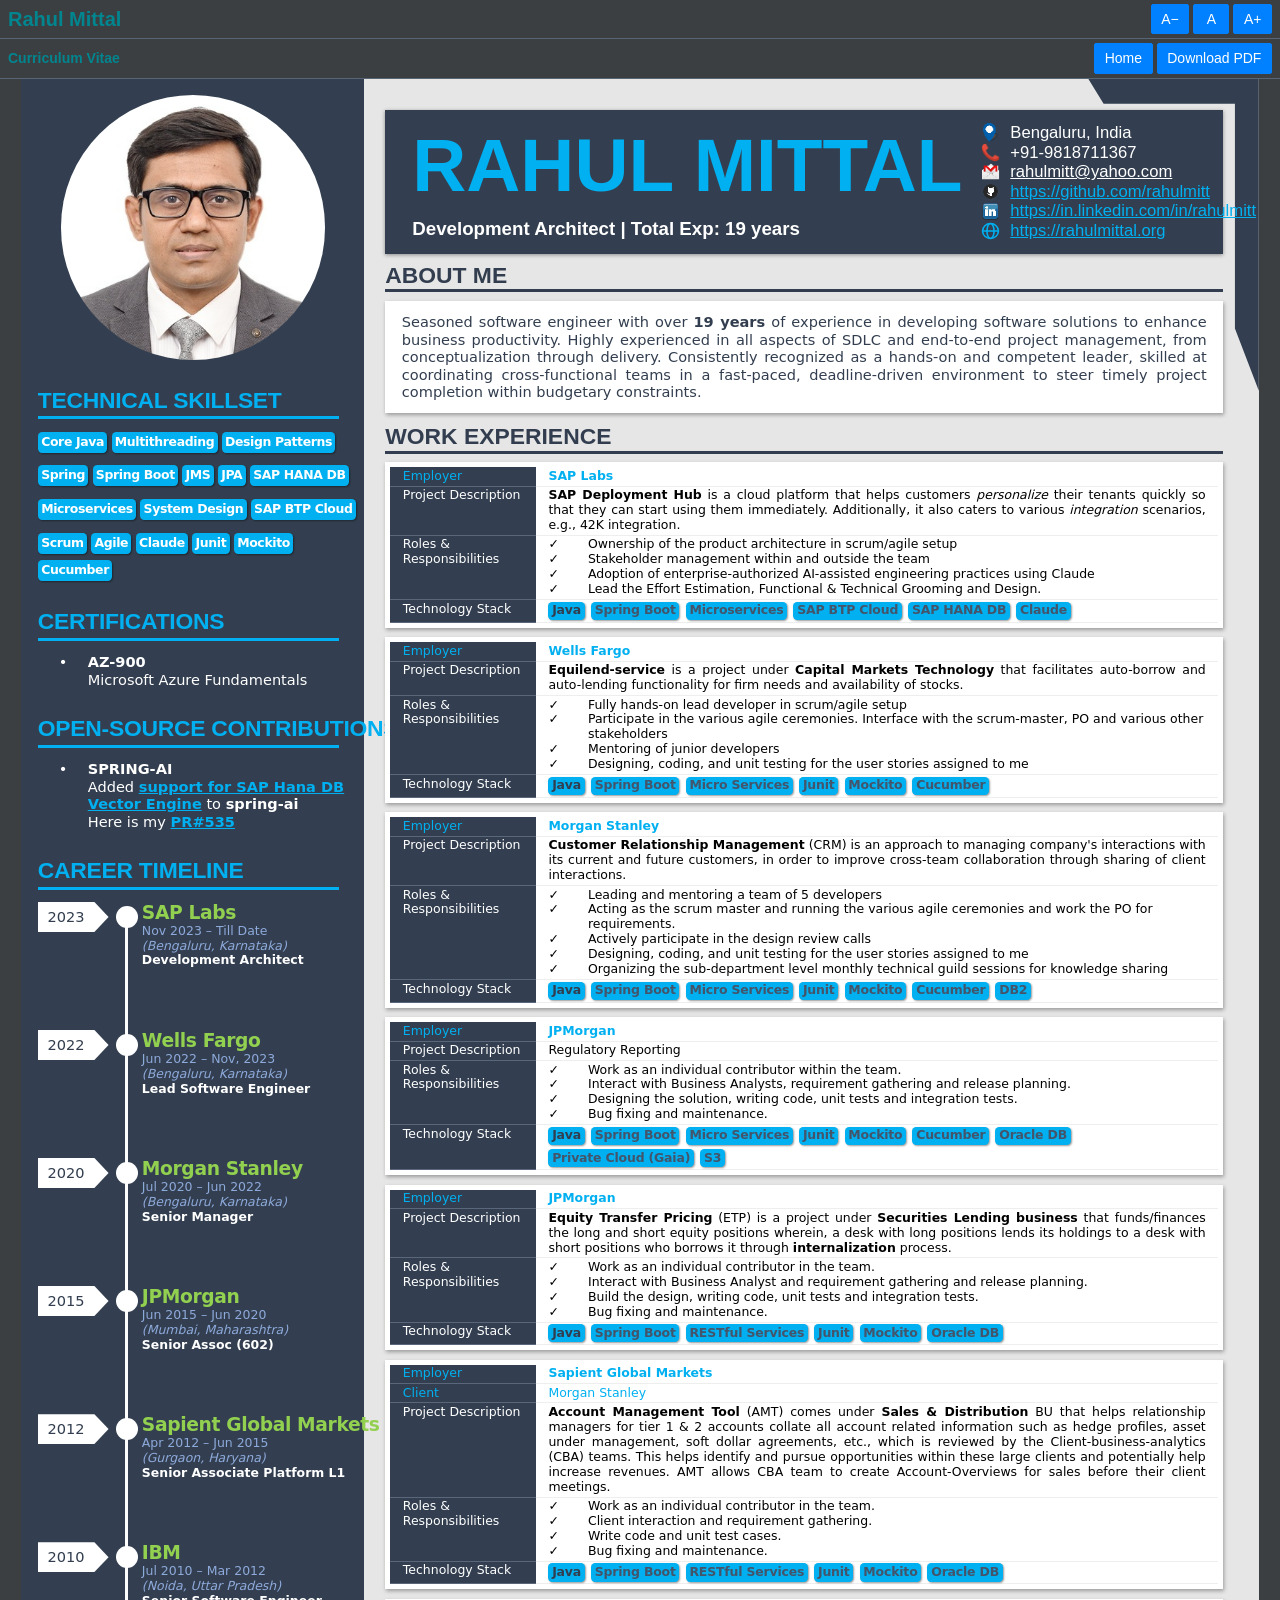
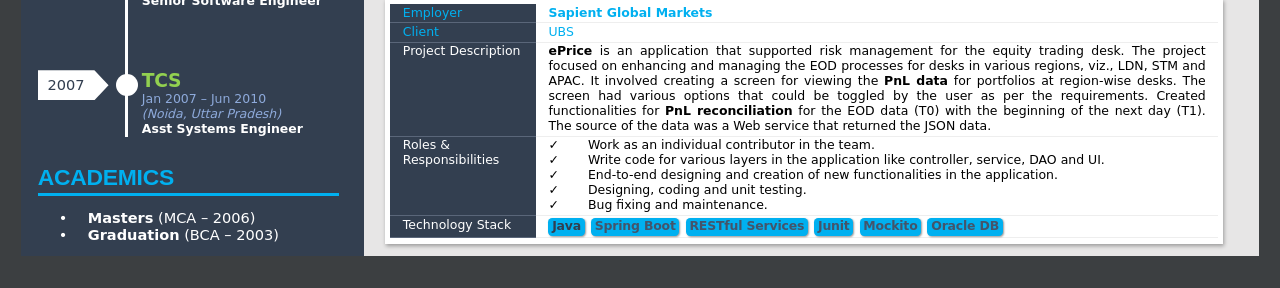
==== commit 9d301981: "refactor home page" ====
--- a/cv/index.html
+++ b/cv/index.html
@@ -39,7 +39,7 @@
   header,main { z-index:1; }
   h1 { font:bold calc(36*var(--u))/1.15 Calibri,Carlito,sans-serif; color:var(--blue); white-space:nowrap; }
   header p { font:bold calc(9*var(--u))/1.3 Calibri,Carlito,sans-serif; margin-top:calc(4*var(--u)); }
-  .contact { font:calc(8*var(--u))/1.4 Calibri,Carlito,sans-serif; align-self:center; } .contact li { display:flex; gap:calc(4*var(--u)); align-items:center; } .contact img { width:calc(11*var(--u)); height:calc(9*var(--u)); object-fit:contain; flex:none; } .contact a { color:var(--blue); } .contact .w { color:#fff; text-decoration:none; } .contact .u { text-decoration:underline; }
+  .contact { font:calc(8*var(--u))/1.18 Calibri,Carlito,sans-serif; align-self:center; } .contact li { display:flex; gap:calc(4*var(--u)); align-items:center; } .contact img { width:calc(11*var(--u)); height:calc(9*var(--u)); object-fit:contain; flex:none; } .contact a { color:var(--blue); } .contact .w { color:#fff; text-decoration:none; } .contact .u { text-decoration:underline; }
   main { grid-column:2; padding:calc(4*var(--u)) calc(17*var(--u)) calc(6*var(--u)) calc(10*var(--u)); }
   main h2 { color:var(--ink); border-bottom:calc(1.8*var(--u)) solid var(--navy); margin-bottom:calc(4*var(--u)); }
   .about { background:#fff; padding:calc(6*var(--u)) calc(8*var(--u)); font-size:calc(7*var(--u)); text-align:justify; color:var(--ink); margin-bottom:calc(5*var(--u)); box-shadow:1px 2px 4px #0005; }
@@ -74,7 +74,7 @@
     </div>
     <span id="status" class="sr-only" role="status"></span>
   </div>
-  <div class="panel-head"><span>Curriculum Vitae</span><a class="btn" href="CV_Rahul_Mittal_19yrs_java.pdf" download>Download PDF</a></div>
+  <div class="panel-head"><span>Curriculum Vitae</span><div class="actions"><a class="btn" href="../">Home</a><a class="btn" href="CV_Rahul_Mittal_19yrs_java.pdf" download>Download PDF</a></div></div>
 </nav>
 <div class="sheet">
 <header>
@@ -85,6 +85,7 @@
     <li><img alt="" src="[data-uri]"><a class="w u" href="mailto:rahulmitt@yahoo.com">rahulmitt@yahoo.com</a></li>
     <li><img alt="" src="[data-uri]"><a target="_blank" rel="noopener" href="https://github.com/rahulmitt">https://github.com/rahulmitt</a></li>
     <li><img alt="" src="[data-uri]"><a target="_blank" rel="noopener" href="https://in.linkedin.com/in/rahulmitt">https://in.linkedin.com/in/rahulmitt</a></li>
+    <li><img alt="" src="data:image/svg+xml,%3Csvg xmlns='http://www.w3.org/2000/svg' viewBox='0 0 24 24' fill='none' stroke='%2300b0f0' stroke-width='2'%3E%3Ccircle cx='12' cy='12' r='10'/%3E%3Cellipse cx='12' cy='12' rx='4.5' ry='10'/%3E%3Cpath d='M2 12h20'/%3E%3C/svg%3E"><a target="_blank" rel="noopener" href="https://rahulmittal.org/">https://rahulmittal.org</a></li>
   </ul>
 </header>
 <main>
--- a/site.css
+++ b/site.css
@@ -10,7 +10,7 @@
 .site a { color: #8395a7; }
 .site-head { display: flex; flex-wrap: wrap; gap: .25rem 1rem; align-items: center; justify-content: space-between; padding: .25rem .5rem; }
 .site .brand { font-size: 1.25rem; font-weight: bold; color: var(--teal); text-decoration: none; }
-.sizes { display: flex; gap: .25rem; }
+.sizes, .actions { display: flex; gap: .25rem; }
 .site button, .site .btn { display: inline-flex; align-items: center; justify-content: center; min-width: 2.25rem; min-height: 1.9rem; padding: 0 .6rem; font: inherit; color: #fff; background: var(--highlighted); border: 1px solid var(--highlighted); border-radius: 2px; text-decoration: none; cursor: pointer; }
 .site button:hover:enabled, .site .btn:hover { background: var(--container); color: #fff; border-color: #ccc; }
 .site button:disabled { opacity: .45; cursor: default; }
